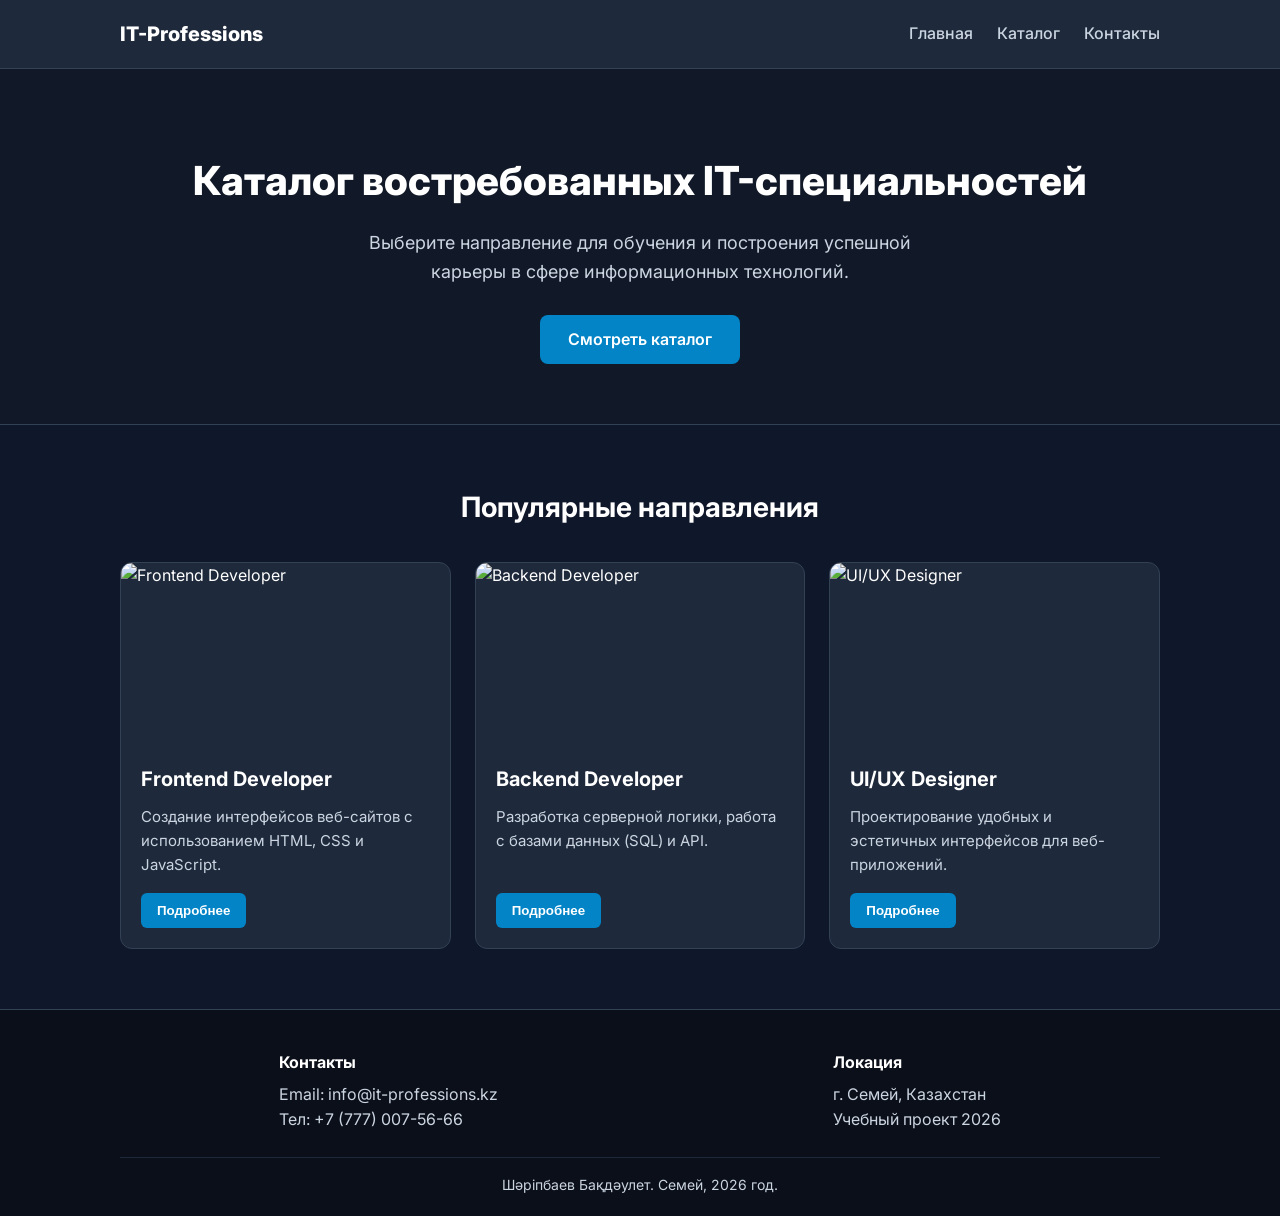
==== index.html @ 697a6a1a "Add files via upload" ====
<!DOCTYPE html>
<html lang="ru">
<head>
  <meta charset="UTF-8">
  <meta name="viewport" content="width=device-width, initial-scale=1.0">
  <title>Каталог IT-профессий — Главная</title>
  <link rel="stylesheet" href="style.css">
</head>
<body>

  <!-- ШАПКА -->
  <header class="header">
    <div class="container header__inner">
      <a class="logo" href="index.html">IT-Professions</a>
      <nav>
        <ul>
          <li><a href="index.html">Главная</a></li>
          <li><a href="#catalog">Каталог</a></li>
          <li><a href="#contacts">Контакты</a></li>
        </ul>
      </nav>
    </div>
  </header>

  <!-- ОБЛОЖКА -->
  <section class="hero">
    <div class="container">
      <h1>Каталог востребованных IT-специальностей</h1>
      <p>Выберите направление для обучения и построения успешной карьеры в сфере информационных технологий.</p>
      <a class="button" href="#catalog">Смотреть каталог</a>
    </div>
  </section>

  <!-- КАРТОЧКАЛАР -->
  <main>
    <section class="section" id="catalog">
      <div class="container">
        <h2>Популярные направления</h2>

        <div class="cards">

          <article class="card">
            <img src="images/1.webp" alt="Frontend Developer">
            <div class="card__body">
              <h3>Frontend Developer</h3>
              <p>Создание интерфейсов веб-сайтов с использованием HTML, CSS и JavaScript.</p>
              <button class="card-btn" onclick="openModal('modal-frontend')">Подробнее</button>
            </div>
          </article>

          <article class="card">
            <img src="images/2.webp" alt="Backend Developer">
            <div class="card__body">
              <h3>Backend Developer</h3>
              <p>Разработка серверной логики, работа с базами данных (SQL) и API.</p>
              <button class="card-btn" onclick="openModal('modal-backend')">Подробнее</button>
            </div>
          </article>

          <article class="card">
            <img src="images/3.webp" alt="UI/UX Designer">
            <div class="card__body">
              <h3>UI/UX Designer</h3>
              <p>Проектирование удобных и эстетичных интерфейсов для веб-приложений.</p>
              <button class="card-btn" onclick="openModal('modal-uiux')">Подробнее</button>
            </div>
          </article>

        </div>
      </div>
    </section>
  </main>

  <!-- МОДАЛЬДІ ТЕРЕЗЕЛЕР -->
  <div id="modal-frontend" class="modal">
    <div class="modal-content">
      <span class="close-btn" onclick="closeModal('modal-frontend')">&times;</span>
      <h2>Frontend Developer</h2>
      <p class="modal-subtitle">Разработка пользовательских интерфейсов</p>
      <h4>Ключевые навыки:</h4>
      <ul>
        <li>HTML5, CSS3, JavaScript (ES6+)</li>
        <li>Фреймворки: React.js, Vue.js</li>
        <li>Адаптивная верстка</li>
      </ul>
      <h4>Средняя зарплата:</h4>
      <p class="salary">450 000 - 1 200 000 ₸</p>
    </div>
  </div>

  <div id="modal-backend" class="modal">
    <div class="modal-content">
      <span class="close-btn" onclick="closeModal('modal-backend')">&times;</span>
      <h2>Backend Developer</h2>
      <p class="modal-subtitle">Серверная логика и базы данных</p>
      <h4>Ключевые навыки:</h4>
      <ul>
        <li>Языки: Python, Node.js, Java</li>
        <li>Базы данных: PostgreSQL, MySQL</li>
        <li>Создание REST API</li>
      </ul>
      <h4>Средняя зарплата:</h4>
      <p class="salary">500 000 - 1 500 000 ₸</p>
    </div>
  </div>

  <div id="modal-uiux" class="modal">
    <div class="modal-content">
      <span class="close-btn" onclick="closeModal('modal-uiux')">&times;</span>
      <h2>UI/UX Designer</h2>
      <p class="modal-subtitle">Проектирование интерфейсов</p>
      <h4>Ключевые навыки:</h4>
      <ul>
        <li>Figma, Adobe XD</li>
        <li>Прототипирование и UX-исследования</li>
        <li>Дизайн-системы</li>
      </ul>
      <h4>Средняя зарплата:</h4>
      <p class="salary">400 000 - 1 000 000 ₸</p>
    </div>
  </div>

  <!-- КОНТАКТЫЛАР БӨЛІМІ (ФУТЕР) -->
  <footer class="footer" id="contacts">
    <div class="container">
      <div class="footer__contacts">
        <div>
          <h4>Контакты</h4>
          <p>Email: info@it-professions.kz</p>
          <p>Тел: +7 (777) 007-56-66</p>
        </div>
        <div>
          <h4>Локация</h4>
          <p>г. Семей, Казахстан</p>
          <p>Учебный проект 2026</p>
        </div>
      </div>
      <div class="footer__bottom">
        <p>Шәріпбаев Бақдәулет. Семей, 2026 год.</p>
      </div>
    </div>
  </footer>

  <script>
    function openModal(id) {
      document.getElementById(id).style.display = "flex";
    }
    function closeModal(id) {
      document.getElementById(id).style.display = "none";
    }
    window.onclick = function(event) {
      if (event.target.classList.contains('modal')) {
        event.target.style.display = "none";
      }
    }
  </script>
</body>
</html>
---- style.css ----
@import url('https://fonts.googleapis.com/css2?family=Inter:wght@400;500;600;700;800&display=swap');

* {
  margin: 0;
  padding: 0;
  box-sizing: border-box;
}

:root {
  --bg-main: #0f172a;          /* Күңгірт фон */
  --bg-card: #1e293b;          /* Карточка фоны */
  --text-main: #ffffff;        /* Негізгі АҚ текст */
  --text-muted: #cbd5e1;       /* Анық көрінетін сұрғылт текст */
  --accent: #38bdf8;           /* Ашық көк неон */
  --accent-green: #4ade80;     /* Ашық жасыл */
  --border-color: #334155;
}

body {
  font-family: 'Inter', sans-serif;
  font-size: 16px;
  line-height: 1.6;
  color: var(--text-main);
  background: var(--bg-main);
}

img {
  max-width: 100%;
  display: block;
}

.container {
  max-width: 1080px;
  margin: 0 auto;
  padding: 0 20px;
}

/* --- ШАПКА --- */
.header {
  background: #1e293b;
  border-bottom: 1px solid var(--border-color);
  padding: 18px 0;
  position: sticky;
  top: 0;
  z-index: 100;
}

.header__inner {
  display: flex;
  justify-content: space-between;
  align-items: center;
}

.logo {
  font-size: 20px;
  font-weight: 800;
  color: #ffffff;
  text-decoration: none;
}

.header nav ul {
  display: flex;
  gap: 24px;
  list-style: none;
}

.header nav a {
  text-decoration: none;
  color: var(--text-muted);
  font-weight: 500;
}

.header nav a:hover {
  color: var(--accent);
}

/* --- HERO --- */
.hero {
  padding: 80px 0 60px 0;
  text-align: center;
  background: #111827;
  border-bottom: 1px solid var(--border-color);
}

.hero h1 {
  font-size: 40px;
  font-weight: 800;
  color: #ffffff;
  margin-bottom: 16px;
}

.hero p {
  color: var(--text-muted);
  font-size: 18px;
  max-width: 600px;
  margin: 0 auto 28px auto;
}

.button {
  display: inline-block;
  background: #0284c7;
  color: #ffffff;
  font-weight: 600;
  padding: 12px 28px;
  border-radius: 8px;
  text-decoration: none;
}

.button:hover {
  background: #0369a1;
}

/* --- КАРТОЧКАЛАР --- */
.section {
  padding: 60px 0;
}

.section h2 {
  font-size: 28px;
  color: #ffffff;
  margin-bottom: 32px;
  text-align: center;
}

.cards {
  display: grid;
  grid-template-columns: repeat(3, 1fr);
  gap: 24px;
}

.card {
  background: var(--bg-card);
  border: 1px solid var(--border-color);
  border-radius: 12px;
  overflow: hidden;
  display: flex;
  flex-direction: column;
}

.card img {
  width: 100%;
  height: 180px;
  object-fit: cover;
}

.card__body {
  padding: 20px;
  display: flex;
  flex-direction: column;
  flex-grow: 1;
}

.card h3 {
  font-size: 20px;
  color: #ffffff;
  margin-bottom: 10px;
}

.card p {
  color: var(--text-muted);
  font-size: 15px;
  margin-bottom: 16px;
  flex-grow: 1;
}

.card-btn {
  background: #0284c7;
  color: #ffffff;
  border: none;
  padding: 10px 16px;
  border-radius: 6px;
  font-weight: 600;
  cursor: pointer;
  align-self: flex-start;
}

.card-btn:hover {
  background: #0369a1;
}

/* --- МОДАЛЬ ТЕРЕЗЕ (АП-АНЫҚ ТЕКСТ) --- */
.modal {
  display: none;
  position: fixed;
  z-index: 1000;
  left: 0;
  top: 0;
  width: 100%;
  height: 100%;
  background-color: rgba(0, 0, 0, 0.75); /* Өте қараңғы затеннение */
  justify-content: center;
  align-items: center;
}

.modal-content {
  background: #1e293b;                  /* Карточка фоны */
  border: 2px solid var(--accent);      /* Көк рамка */
  border-radius: 16px;
  padding: 28px;
  width: 90%;
  max-width: 480px;
  box-shadow: 0 20px 25px -5px rgba(0, 0, 0, 0.5);
  position: relative;
  color: #ffffff;                        /* ТЕКСТ ТӨЛЫҒЫМЕН АҚ */
}

.close-btn {
  position: absolute;
  top: 12px;
  right: 18px;
  color: #ffffff;
  font-size: 28px;
  font-weight: bold;
  cursor: pointer;
}

.modal-subtitle {
  color: var(--accent);
  font-size: 15px;
  font-weight: 600;
  margin-bottom: 12px;
}

.modal h4 {
  margin-top: 16px;
  margin-bottom: 8px;
  color: #ffffff;
  font-size: 16px;
}

.modal ul {
  padding-left: 20px;
  color: #f1f5f9;                       /* Өте анық ақ-сұр текст */
  font-size: 15px;
  margin-bottom: 12px;
}

.salary {
  font-size: 20px;
  font-weight: 800;
  color: var(--accent-green);            /* Анық жасыл ақша тексті */
}

/* --- КОНТАКТЫ МЕН ФУТЕР --- */
.footer {
  background: #0b0f19;
  border-top: 1px solid var(--border-color);
  color: var(--text-muted);
  padding: 40px 0 20px 0;
}

.footer__contacts {
  display: flex;
  justify-content: space-around;
  margin-bottom: 24px;
  flex-wrap: wrap;
  gap: 16px;
}

.footer__contacts div h4 {
  color: #ffffff;
  margin-bottom: 6px;
}

.footer__bottom {
  text-align: center;
  border-top: 1px solid #1e293b;
  padding-top: 16px;
  font-size: 14px;
}

@media (max-width: 768px) {
  .cards { grid-template-columns: 1fr; }
  .header__inner { flex-direction: column; gap: 12px; }
}
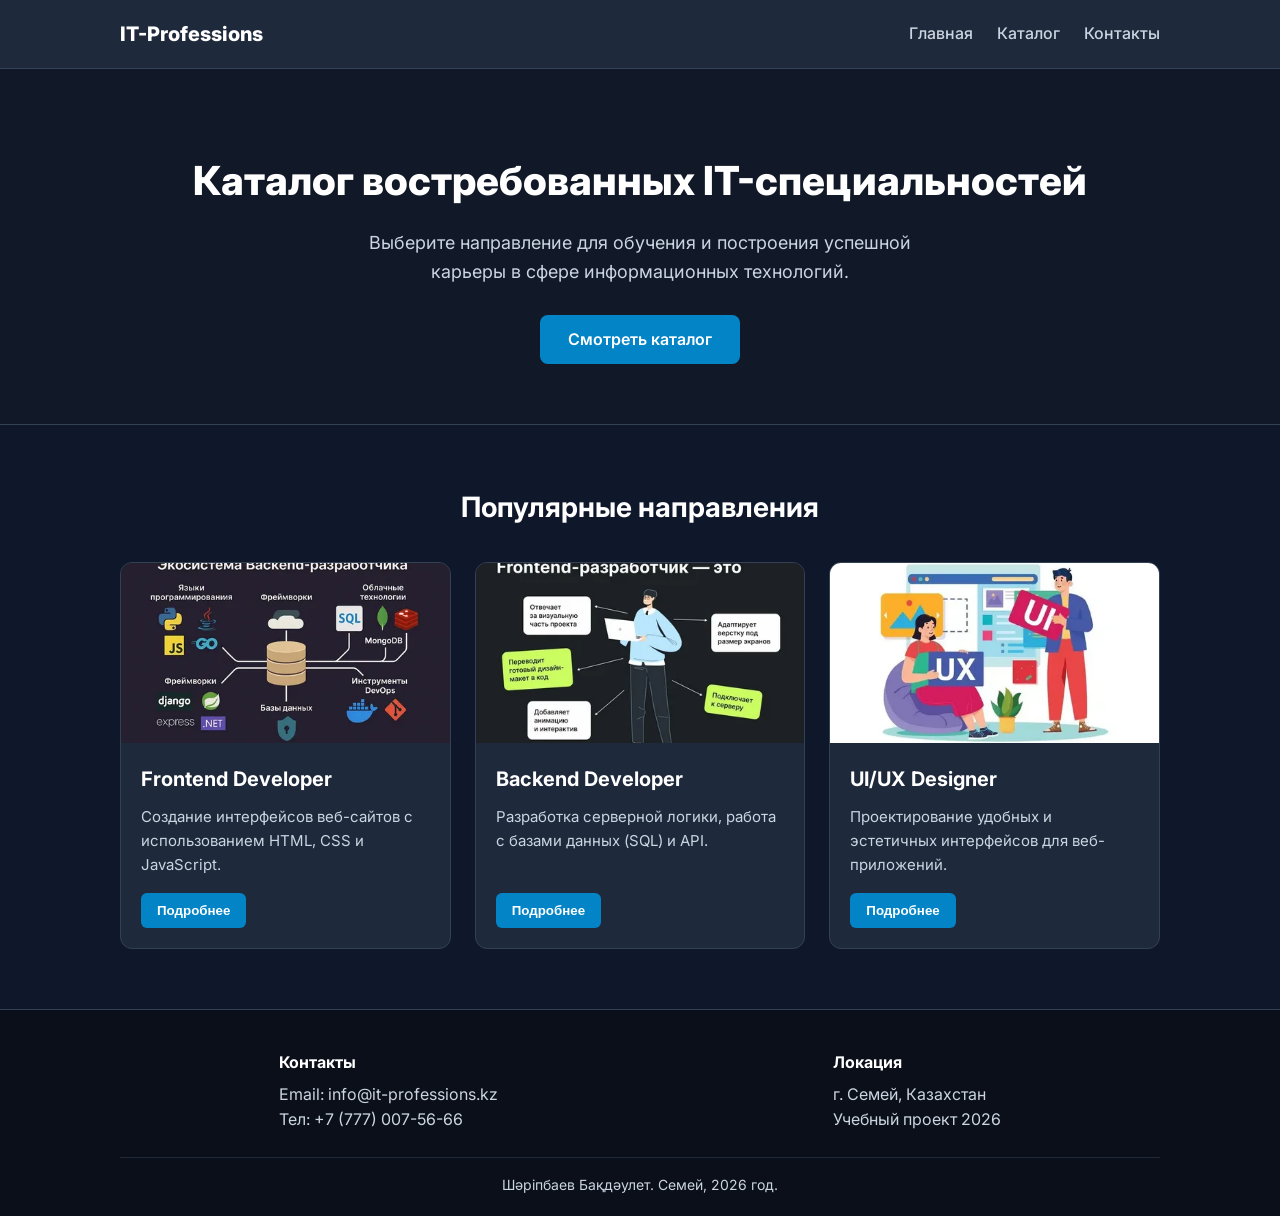
==== commit f3b1e73e: "Update index.html" ====
--- a/index.html
+++ b/index.html
@@ -40,7 +40,7 @@
         <div class="cards">
 
           <article class="card">
-            <img src="images/1.webp" alt="Frontend Developer">
+            <img src="1.webp" alt="Frontend Developer">
             <div class="card__body">
               <h3>Frontend Developer</h3>
               <p>Создание интерфейсов веб-сайтов с использованием HTML, CSS и JavaScript.</p>
@@ -49,7 +49,7 @@
           </article>
 
           <article class="card">
-            <img src="images/2.webp" alt="Backend Developer">
+            <img src="2.webp" alt="Backend Developer">
             <div class="card__body">
               <h3>Backend Developer</h3>
               <p>Разработка серверной логики, работа с базами данных (SQL) и API.</p>
@@ -58,7 +58,7 @@
           </article>
 
           <article class="card">
-            <img src="images/3.webp" alt="UI/UX Designer">
+            <img src="3.webp" alt="UI/UX Designer">
             <div class="card__body">
               <h3>UI/UX Designer</h3>
               <p>Проектирование удобных и эстетичных интерфейсов для веб-приложений.</p>
@@ -155,4 +155,4 @@
     }
   </script>
 </body>
-</html>+</html>
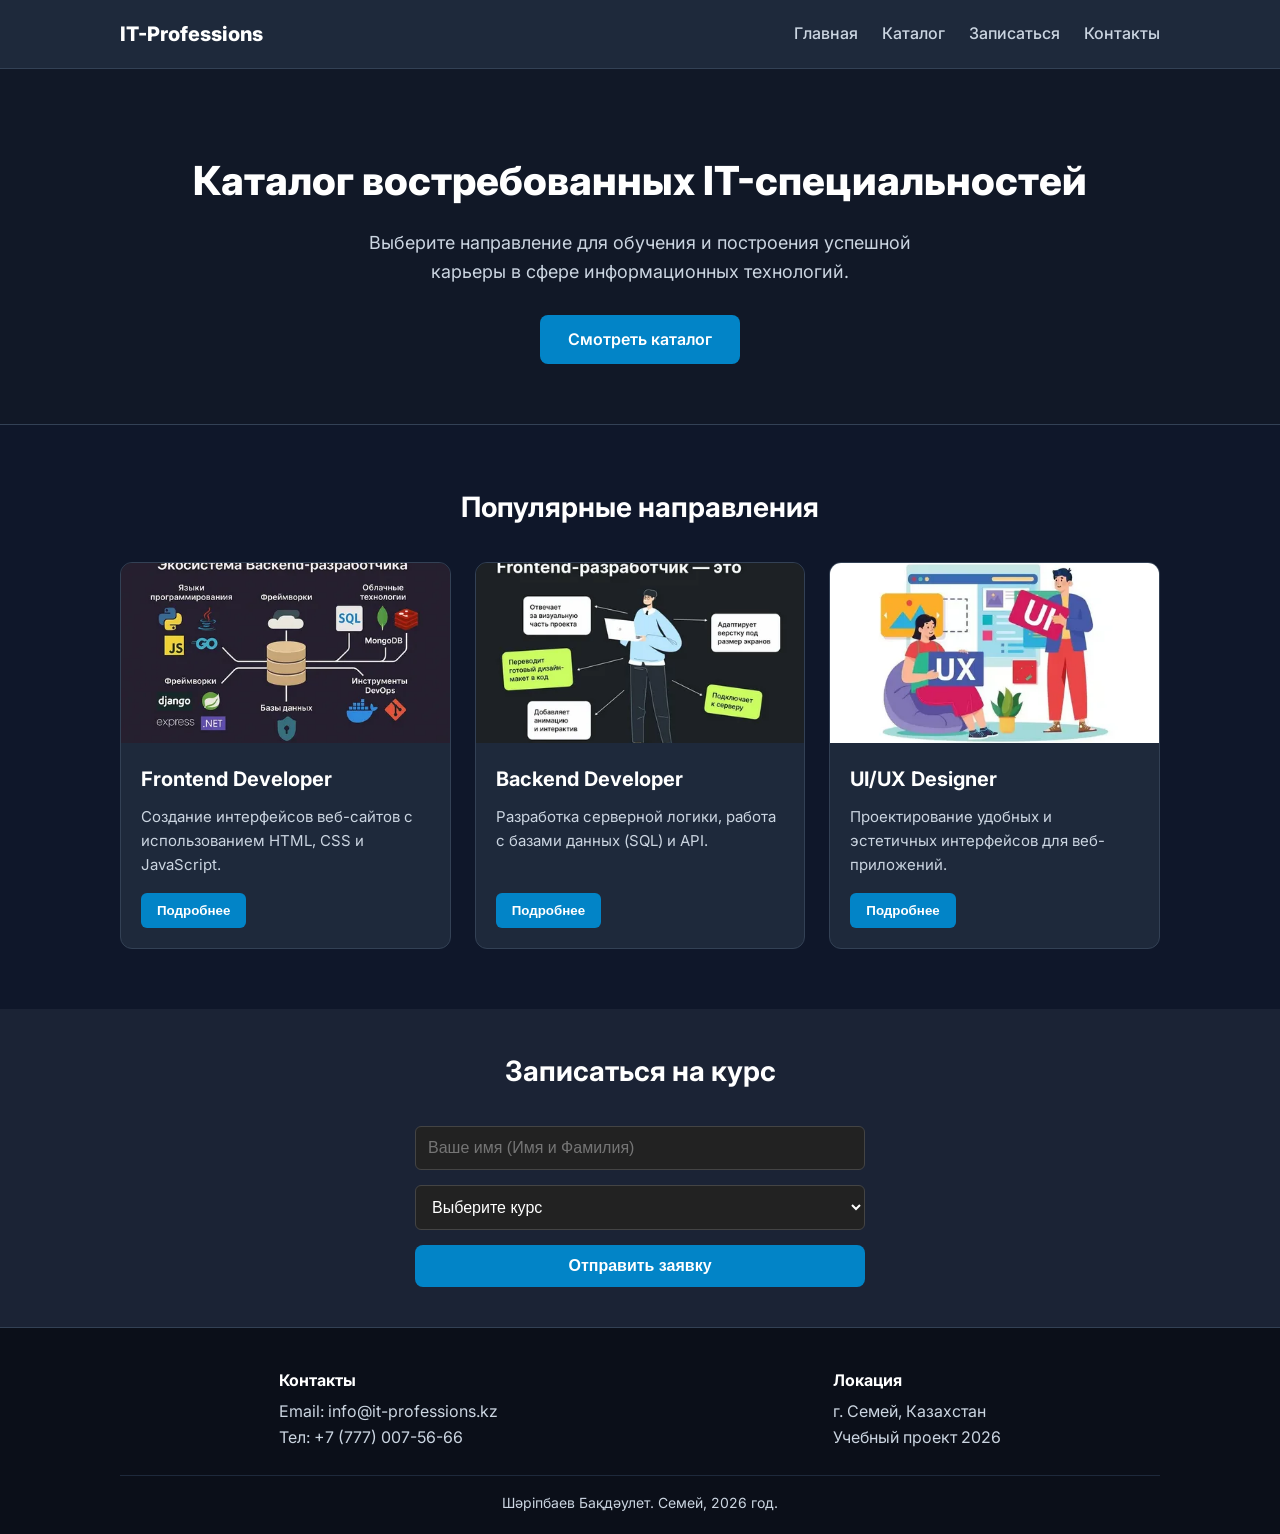
==== commit 2ae1f124: "Update index.html" ====
--- a/index.html
+++ b/index.html
@@ -16,6 +16,7 @@
         <ul>
           <li><a href="index.html">Главная</a></li>
           <li><a href="#catalog">Каталог</a></li>
+          <li><a href="#apply">Записаться</a></li>
           <li><a href="#contacts">Контакты</a></li>
         </ul>
       </nav>
@@ -67,6 +68,25 @@
           </article>
 
         </div>
+      </div>
+    </section>
+
+    <!-- КУРСҚА ЖАЗЫЛУ ФОРМАСЫ -->
+    <section class="section" id="apply" style="background-color: rgba(255, 255, 255, 0.05); padding: 40px 0;">
+      <div class="container">
+        <h2>Записаться на курс</h2>
+        <form id="courseForm" style="max-width: 450px; margin: 0 auto; display: flex; flex-direction: column; gap: 15px;">
+          <input type="text" id="studentName" placeholder="Ваше имя (Имя и Фамилия)" required style="padding: 12px; border-radius: 6px; border: 1px solid #444; background: #222; color: #fff; font-size: 16px;">
+          
+          <select id="selectedCourse" required style="padding: 12px; border-radius: 6px; border: 1px solid #444; background: #222; color: #fff; font-size: 16px;">
+            <option value="" disabled selected>Выберите курс</option>
+            <option value="Frontend Developer">Frontend Developer</option>
+            <option value="Backend Developer">Backend Developer</option>
+            <option value="UI/UX Designer">UI/UX Designer</option>
+          </select>
+          
+          <button type="submit" class="button" style="cursor: pointer; font-size: 16px; border: none;">Отправить заявку</button>
+        </form>
       </div>
     </section>
   </main>
@@ -153,6 +173,24 @@
         event.target.style.display = "none";
       }
     }
+
+    // Форманы жіберу логикасы
+    document.getElementById('courseForm').addEventListener('submit', function(e) {
+      e.preventDefault();
+      
+      const name = document.getElementById('studentName').value;
+      const course = document.getElementById('selectedCourse').value;
+      
+      // SQL сұранысын құрастыру
+      const sqlQuery = `INSERT INTO CourseRequests (student_name, selected_course) VALUES ('${name}', '${course}');`;
+      
+      alert(`Спасибо, ${name}! Ваша заявка на курс "${course}" успешно отправлена.`);
+      
+      console.log("%cСгенерированный SQL-запрос для DBeaver:", "color: #00ff00; font-weight: bold; font-size: 14px;");
+      console.log(sqlQuery);
+      
+      this.reset();
+    });
   </script>
 </body>
 </html>
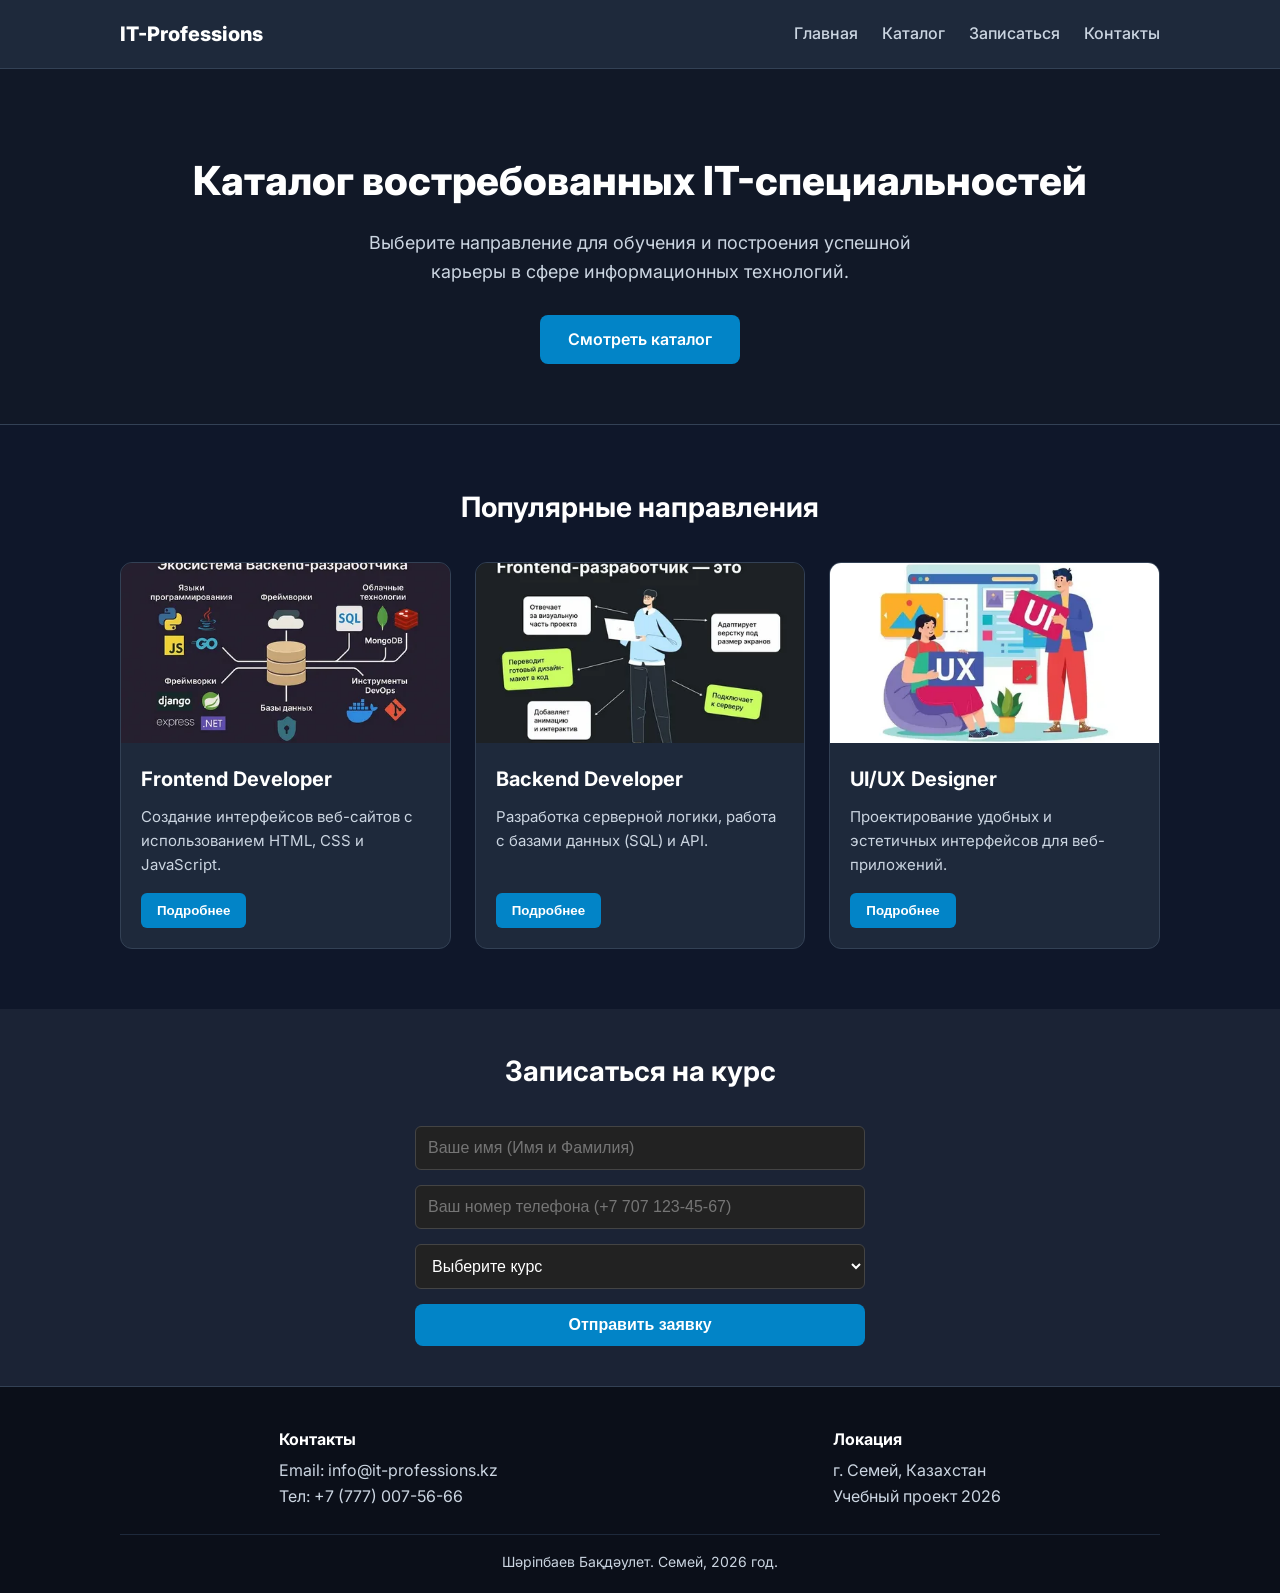
==== commit c1e514be: "Update index.html" ====
--- a/index.html
+++ b/index.html
@@ -78,6 +78,9 @@
         <form id="courseForm" style="max-width: 450px; margin: 0 auto; display: flex; flex-direction: column; gap: 15px;">
           <input type="text" id="studentName" placeholder="Ваше имя (Имя и Фамилия)" required style="padding: 12px; border-radius: 6px; border: 1px solid #444; background: #222; color: #fff; font-size: 16px;">
           
+          <!-- ТЕЛЕФОН НОМЕРІ ӨРІСІ -->
+          <input type="tel" id="studentPhone" placeholder="Ваш номер телефона (+7 707 123-45-67)" required style="padding: 12px; border-radius: 6px; border: 1px solid #444; background: #222; color: #fff; font-size: 16px;">
+
           <select id="selectedCourse" required style="padding: 12px; border-radius: 6px; border: 1px solid #444; background: #222; color: #fff; font-size: 16px;">
             <option value="" disabled selected>Выберите курс</option>
             <option value="Frontend Developer">Frontend Developer</option>
@@ -174,22 +177,41 @@
       }
     }
 
-    // Форманы жіберу логикасы
-    document.getElementById('courseForm').addEventListener('submit', function(e) {
+    // Форманы Flask API бэкендке жіберу
+    document.getElementById('courseForm').addEventListener('submit', async function(e) {
       e.preventDefault();
       
       const name = document.getElementById('studentName').value;
+      const phone = document.getElementById('studentPhone').value;
       const course = document.getElementById('selectedCourse').value;
       
-      // SQL сұранысын құрастыру
-      const sqlQuery = `INSERT INTO CourseRequests (student_name, selected_course) VALUES ('${name}', '${course}');`;
-      
-      alert(`Спасибо, ${name}! Ваша заявка на курс "${course}" успешно отправлена.`);
-      
-      console.log("%cСгенерированный SQL-запрос для DBeaver:", "color: #00ff00; font-weight: bold; font-size: 14px;");
-      console.log(sqlQuery);
-      
-      this.reset();
+      try {
+        // Толық URL мекенжайын көрсеттік (http://127.0.0.1:5000)
+        const response = await fetch('http://127.0.0.1:5000/api/apply', {
+          method: 'POST',
+          headers: { 'Content-Type': 'application/json' },
+          body: JSON.stringify({ name: name, phone: phone, course: course })
+        });
+        
+        const result = await response.json();
+        
+        if (response.ok) {
+          alert(result.message || "Заявка успешно отправлена!");
+          this.reset();
+        } else {
+          alert("Ошибка: " + (result.message || "Не удалось отправить заявку"));
+        }
+      } catch (error) {
+        console.warn("Локальный Flask-сервер недоступен. Режим резервной генерации SQL:");
+        
+        // Резервтік SQL сұранысына телефон өрісі қосылды
+        const sqlQuery = `INSERT INTO CourseRequests (student_name, phone, selected_course) VALUES ('${name}', '${phone}', '${course}');`;
+        
+        alert(`Спасибо, ${name}! Ваша заявка на курс "${course}" принята.`);
+        console.log("%cСгенерированный SQL-запрос для DBeaver:", "color: #00ff00; font-weight: bold; font-size: 14px;");
+        console.log(sqlQuery);
+        this.reset();
+      }
     });
   </script>
 </body>
